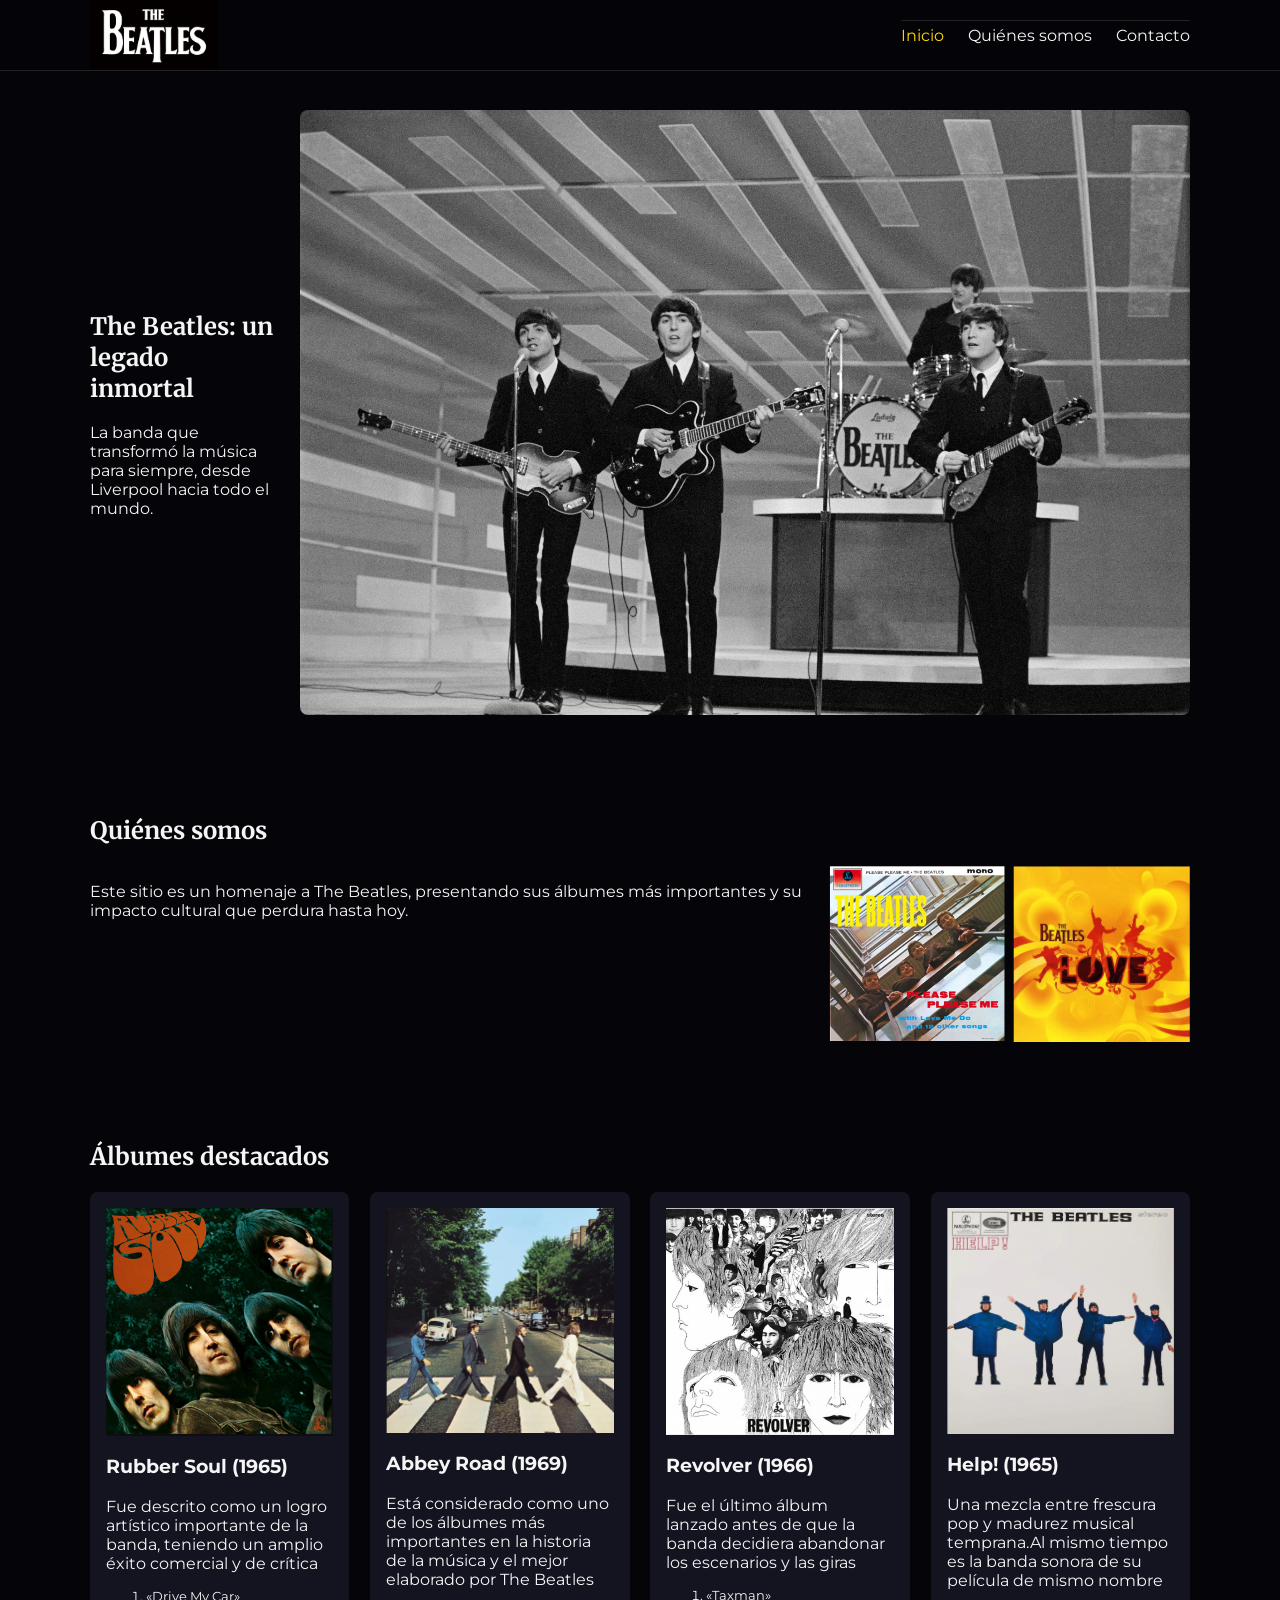
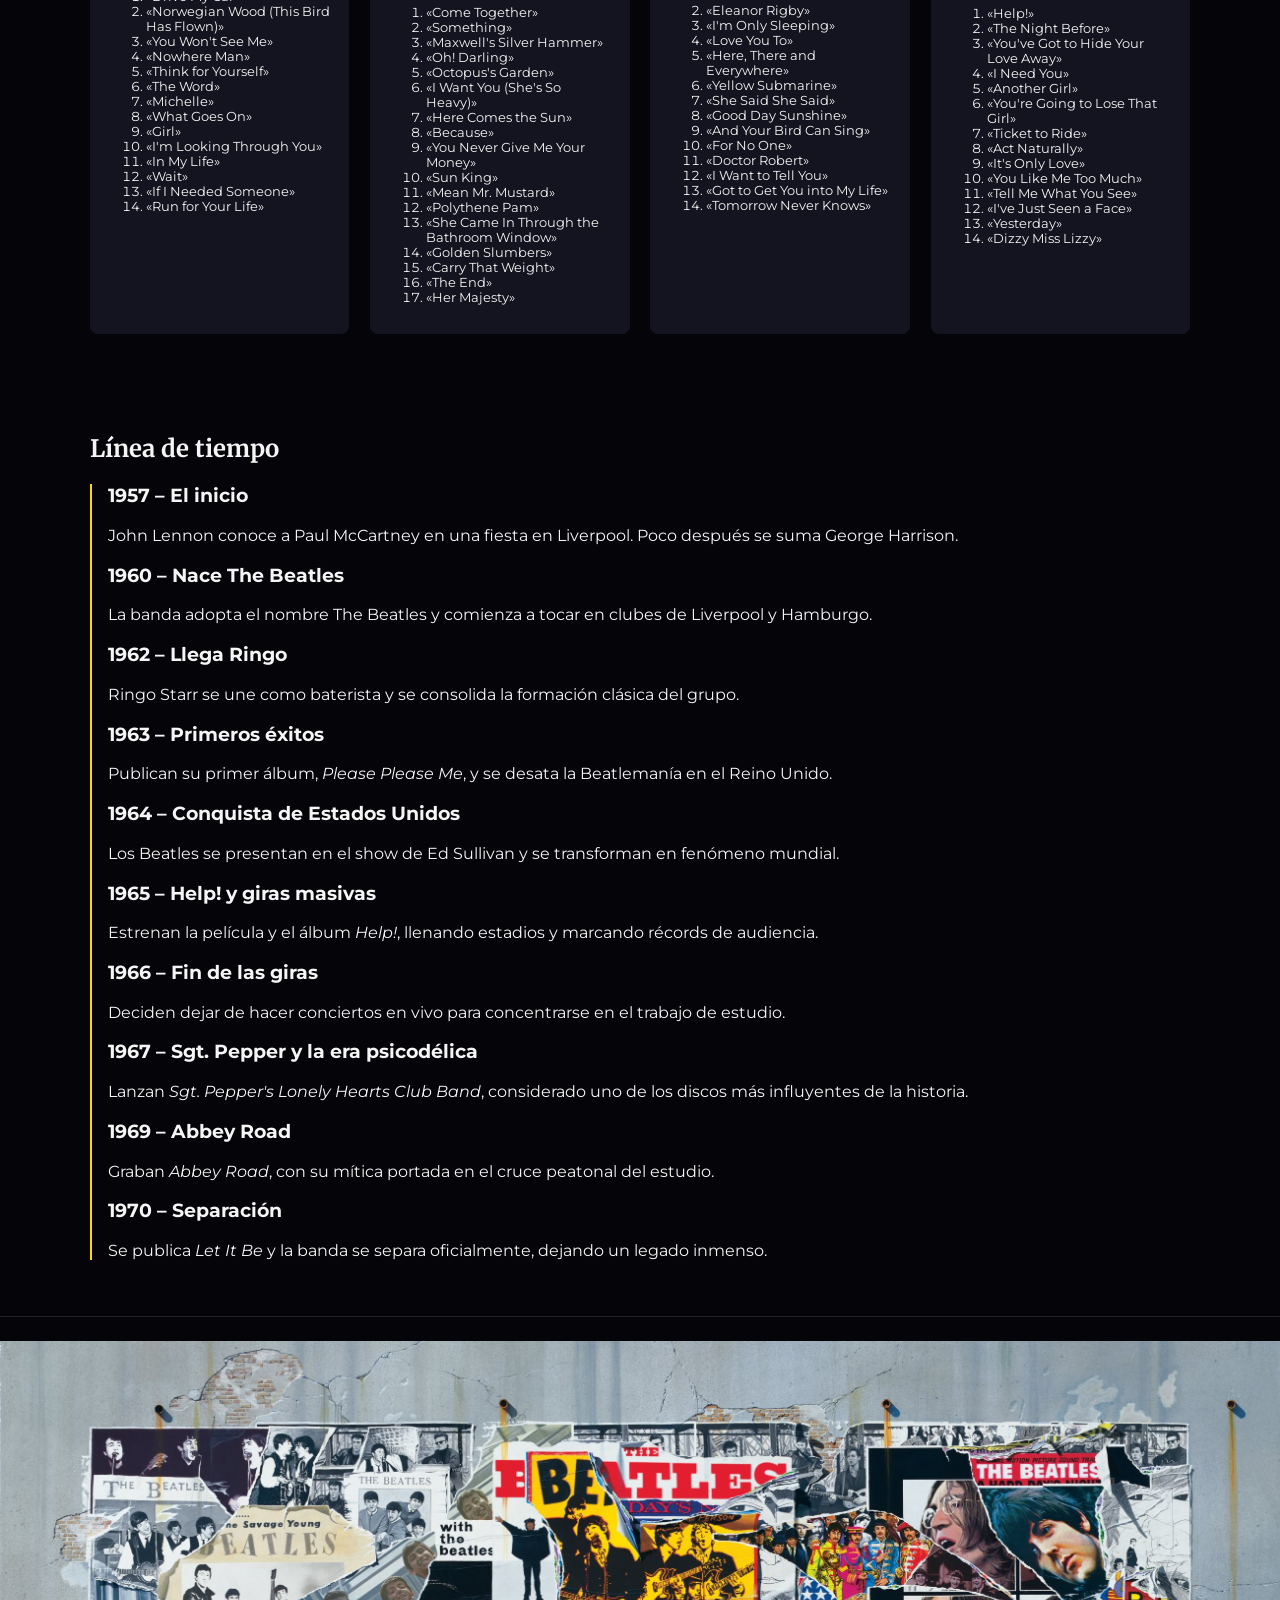
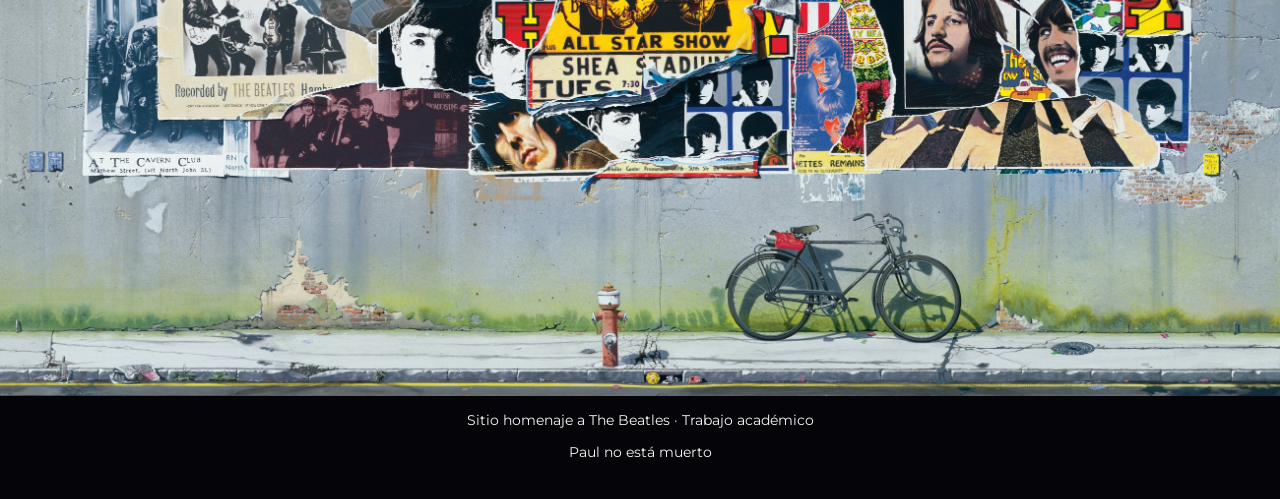
==== index.html @ ffb4d052 "2da subida 1234" ====
<!DOCTYPE html>
<html lang="es">
<head>
  <meta charset="UTF-8">
  <title>The Beatles | Inicio</title>
  <meta name="viewport" content="width=device-width, initial-scale=1.0">

  <!-- Fuentes -->
  <link rel="preconnect" href="https://fonts.googleapis.com">
  <link rel="preconnect" href="https://fonts.gstatic.com" crossorigin>
  <link href="https://fonts.googleapis.com/css2?family=Montserrat:wght@400;700&family=Merriweather:wght@400;700&display=swap" rel="stylesheet">

  <link rel="stylesheet" href="style.css">
</head>
<body>

  <!-- CABECERA -->
  <header class="header">
    <div class="container header-inner">
      <a href="index.html" class="logo">
        <img src="./imagenes/logo-beatles.jpg" alt="The Beatles">
      </a>

      <input type="checkbox" id="nav-toggle" class="nav-toggle">
      <label for="nav-toggle" class="nav-toggle-label">☰</label>

      <nav class="nav">
        <a href="index.html" class="active">Inicio</a>
        <a href="quienes-somos.html">Quiénes somos</a>
        <a href="contacto.html">Contacto</a>
      </nav>
    </div>
  </header>

  <main>

    <!-- PRESENTACIÓN PRINCIPAL (ANTES HERO, AHORA CELU) -->
    <section class="section celu">
      <div class="container celu-content">
        <div class="celu-text">
          <h1>The Beatles: un legado inmortal</h1>
          <p class="celu-subtitle">
            La banda que transformó la música para siempre, desde Liverpool hacia todo el mundo.
          </p>
        </div>

        <div class="celu-image">
          <img src="./imagenes/The_Beatles_Ed_Sullivan_Show.jpg" alt="The Beatles">
        </div>
      </div>
    </section>

    <!-- QUIÉNES SOMOS (RESUMEN) -->
    <section class="section">
      <div class="container">
        <h2>Quiénes somos</h2>
        <div class="about-grid">
          <div class="about-text">
            <p>
              Este sitio es un homenaje a The Beatles, presentando sus álbumes más importantes
              y su impacto cultural que perdura hasta hoy.
            </p>
          </div>

          <div class="about-images">
            <img src="./imagenes/please please.png" alt="please please me">
            <img src="./imagenes/Love.png" alt="Love">
          </div>
        </div>
      </div>
    </section>

    <!-- PROYECTOS (DISCOS) -->
    <section class="section">
      <div class="container">
        <h2>Álbumes destacados</h2>

        <div class="projects-grid">

          <article class="project-card">
            <img src="./imagenes/Rubber_soul.PNG" alt="Rubber_soul">
            <h3>Rubber Soul (1965)</h3>
            <p>Fue descrito como un logro artístico importante de la banda, teniendo un amplio éxito comercial y de crítica</p>
            <ol>
                <li>«Drive My Car»</li>
                <li>«Norwegian Wood (This Bird Has Flown)»</li>
                <li>«You Won't See Me»</li>
                <li>«Nowhere Man»</li>
                <li>«Think for Yourself»</li>
                <li>«The Word»</li>
                <li>«Michelle»</li>
                <li>«What Goes On»</li>
                <li>«Girl»</li>
                <li>«I'm Looking Through You»</li>
                <li>«In My Life»</li>
                <li>«Wait»</li>
                <li>«If I Needed Someone»</li>
                <li>«Run for Your Life»</li>
            </ol>
          </article>

          <article class="project-card">
            <img src="./imagenes/discoAbbeyroad.png" alt="Abbey Road">
            <h3>Abbey Road (1969)</h3>
            <p>Está considerado como uno de los álbumes más importantes en la historia de la música y el mejor elaborado por The Beatles</p>
            <ol>
                <li>«Come Together»</li>
                <li>«Something»</li>
                <li>«Maxwell's Silver Hammer»</li>
                <li>«Oh! Darling»</li>
                <li>«Octopus's Garden»</li>
                <li>«I Want You (She's So Heavy)»</li>
                <li>«Here Comes the Sun»</li>
                <li>«Because»</li>
                <li>«You Never Give Me Your Money»</li>
                <li>«Sun King»</li>
                <li>«Mean Mr. Mustard»</li>
                <li>«Polythene Pam»</li>
                <li>«She Came In Through the Bathroom Window»</li>
                <li>«Golden Slumbers»</li>
                <li>«Carry That Weight»</li>
                <li>«The End»</li>
                <li>«Her Majesty»</li>
            </ol>
          </article>

          <article class="project-card">
            <img src="./imagenes/discoRevolver.png" alt="Revolver">
            <h3>Revolver (1966)</h3>
            <p>Fue el último álbum lanzado antes de que la banda decidiera abandonar los escenarios y las giras</p>
            <ol>
              <li>«Taxman»</li>
              <li>«Eleanor Rigby»</li>
              <li>«I'm Only Sleeping»</li>
              <li>«Love You To»</li>
              <li>«Here, There and Everywhere»</li>
              <li>«Yellow Submarine»</li>
              <li>«She Said She Said»</li>
              <li>«Good Day Sunshine»</li>
              <li>«And Your Bird Can Sing»</li>
              <li>«For No One»</li>
              <li>«Doctor Robert»</li>
              <li>«I Want to Tell You»</li>
              <li>«Got to Get You into My Life»</li>
              <li>«Tomorrow Never Knows»</li>
          </ol>
          </article>

          <article class="project-card">
            <img src="./imagenes/discoHelp.png" alt="Help!">
            <h3>Help! (1965)</h3>
            <p>Una mezcla entre frescura pop y madurez musical temprana.Al mismo tiempo es la banda sonora de su película de mismo nombre</p>
            <ol>
                <li>«Help!»</li>
                <li>«The Night Before»</li>
                <li>«You've Got to Hide Your Love Away»</li>
                <li>«I Need You»</li>
                <li>«Another Girl»</li>
                <li>«You're Going to Lose That Girl»</li>
                <li>«Ticket to Ride»</li>
                <li>«Act Naturally»</li>
                <li>«It's Only Love»</li>
                <li>«You Like Me Too Much»</li>
                <li>«Tell Me What You See»</li>
                <li>«I've Just Seen a Face»</li>
                <li>«Yesterday»</li>
                <li>«Dizzy Miss Lizzy»</li>
            </ol>
          </article>

        </div>
      </div>
    </section>

    <!-- SECCIÓN ADICIONAL: LÍNEA DE TIEMPO -->
    <section class="section section-extra">
      <div class="container">
        <h2>Línea de tiempo</h2>
        <ul class="timeline">
          <li>
            <h3>1957 – El inicio</h3>
            <p>John Lennon conoce a Paul McCartney en una fiesta en Liverpool. Poco después se suma George Harrison.</p>
          </li>

          <li>
            <h3>1960 – Nace The Beatles</h3>
            <p>La banda adopta el nombre The Beatles y comienza a tocar en clubes de Liverpool y Hamburgo.</p>
          </li>

          <li>
            <h3>1962 – Llega Ringo</h3>
            <p>Ringo Starr se une como baterista y se consolida la formación clásica del grupo.</p>
          </li>

          <li>
            <h3>1963 – Primeros éxitos</h3>
            <p>Publican su primer álbum, <em>Please Please Me</em>, y se desata la Beatlemanía en el Reino Unido.</p>
          </li>

          <li>
            <h3>1964 – Conquista de Estados Unidos</h3>
            <p>Los Beatles se presentan en el show de Ed Sullivan y se transforman en fenómeno mundial.</p>
          </li>

          <li>
            <h3>1965 – Help! y giras masivas</h3>
            <p>Estrenan la película y el álbum <em>Help!</em>, llenando estadios y marcando récords de audiencia.</p>
          </li>

          <li>
            <h3>1966 – Fin de las giras</h3>
            <p>Deciden dejar de hacer conciertos en vivo para concentrarse en el trabajo de estudio.</p>
          </li>

          <li>
            <h3>1967 – Sgt. Pepper y la era psicodélica</h3>
            <p>Lanzan <em>Sgt. Pepper's Lonely Hearts Club Band</em>, considerado uno de los discos más influyentes de la historia.</p>
          </li>

          <li>
            <h3>1969 – Abbey Road</h3>
            <p>Graban <em>Abbey Road</em>, con su mítica portada en el cruce peatonal del estudio.</p>
          </li>

          <li>
            <h3>1970 – Separación</h3>
            <p>Se publica <em>Let It Be</em> y la banda se separa oficialmente, dejando un legado inmenso.</p>
          </li>
        </ul>
      </div>
    </section>

  </main>

  <!-- FOOTER -->
  <footer class="footer">
    <img src="./imagenes/footer.jpg" alt="mural beatles">
    <div class="container">
      <p>Sitio homenaje a The Beatles · Trabajo académico</p>
      <p>Paul no está muerto</p>
    </div>
  </footer>

</body>
</html>
---- style.css ----
/* General */
body {
  margin: 0;
  background: #050509;
  color: #f5f5f5;
  font-family: "Montserrat", sans-serif;
  padding-top: 60px; /* espacio por header fijo */
}

img {
  display: block;
  max-width: 100%;
}

.container {
  width: 90%;
  max-width: 1100px;
  margin: auto;
}

a {
  color: inherit;
  text-decoration: none;
}

/* Header */
.header {
  background: rgba(5,5,9,0.75);
  position: fixed;
  top: 0; left: 0; right: 0;
  border-bottom: 1px solid #222;
  z-index: 1000;
  backdrop-filter:blur(10px);
}

.header-inner {
  display: flex;
  justify-content: space-between;
  align-items: center;
  height: 60px;
}

.logo img {
  height: 70px;
}

/* Mobile menu */
.nav {
  display: none;
  flex-direction: column;
  background: #050509;
  padding: 1rem;
  position: absolute;
  top: 60px;        /* o el alto de tu header */
  right: 0;
  border-top: 1px solid #222;  /* opcional: para separar visualmente */
  z-index: 999;
}

.nav a {
  margin: 0.3rem 0;
}

.nav a.active { color: #ffd700; }

.nav-toggle {
  display: none;
}

.nav-toggle-label {
  font-size: 1.6rem;
  cursor: pointer;
}

.nav-toggle:checked + .nav-toggle-label + .nav {
  display: flex;
}

/* Sections */
.section {
  padding: 2.5rem 0;
}

.section h1,
.section h2 {
  font-family: "Merriweather", serif;
}

/* CELU (Hero) */
.celu-content {
  display: flex;
  flex-direction: column;
  gap: 1.5rem;
}

.celu-image img {
  border-radius: 8px;
}

/* About (grid) */
.about-grid {
  display: grid;
  grid-template-columns: 1fr;
  gap: 1rem;
}

.about-images {
  display: grid;
  grid-template-columns: 1fr 1fr;
  gap: 0.5rem;
}

/* Projects */
.projects-grid {
  display: grid;
  grid-template-columns: 1fr;
  gap: 1.3rem;
}

.project-card {
  background: #141420;
  padding: 1rem;
  border-radius: 8px;
}

/* Sección extra */
.timeline {
  list-style: none;
  padding-left: 1rem;
  border-left: 2px solid #ffd700;
}

.timeline li {
  margin-bottom: 1rem;
  position: relative;
}

/* Contacto */
.contact-form {
  max-width: 600px;
}

.form-group {
  margin-bottom: 1rem;
}

input, textarea {
  width: 100%;
  background: #12121c;
  border: 1px solid #333;
  border-radius: 6px;
  padding: 0.6rem;
  color: #fff;
}

.btn {
  padding: 0.7rem 1.5rem;
  background: #ffd700;
  border: none;
  color: #000;
  font-weight: bold;
  border-radius: 6px;
  cursor: pointer;
}

/* Footer */
.footer {
  text-align: center;
  padding: 1.5rem 0;
  border-top: 1px solid #222;
  font-size: 0.9rem;
}
ol {
  font-size:0.8rem;
   
}

/* Desktop */
@media (min-width: 768px) {

  body {
    padding-top: 70px;
  }

  .header-inner {
    height: 70px;
  }

  .nav-toggle-label {
    display: none;
  }

  .nav {
    position: static;
    display: flex;
    flex-direction: row;
    background: none;
    gap: 1.5rem;
    padding: 0;
  }

  .celu-content {
    flex-direction: row;
    align-items: center;
  }

  .about-grid {
    grid-template-columns: 2fr 1fr;
  }

  .projects-grid {
    grid-template-columns: repeat(4, 1fr);
  }
}
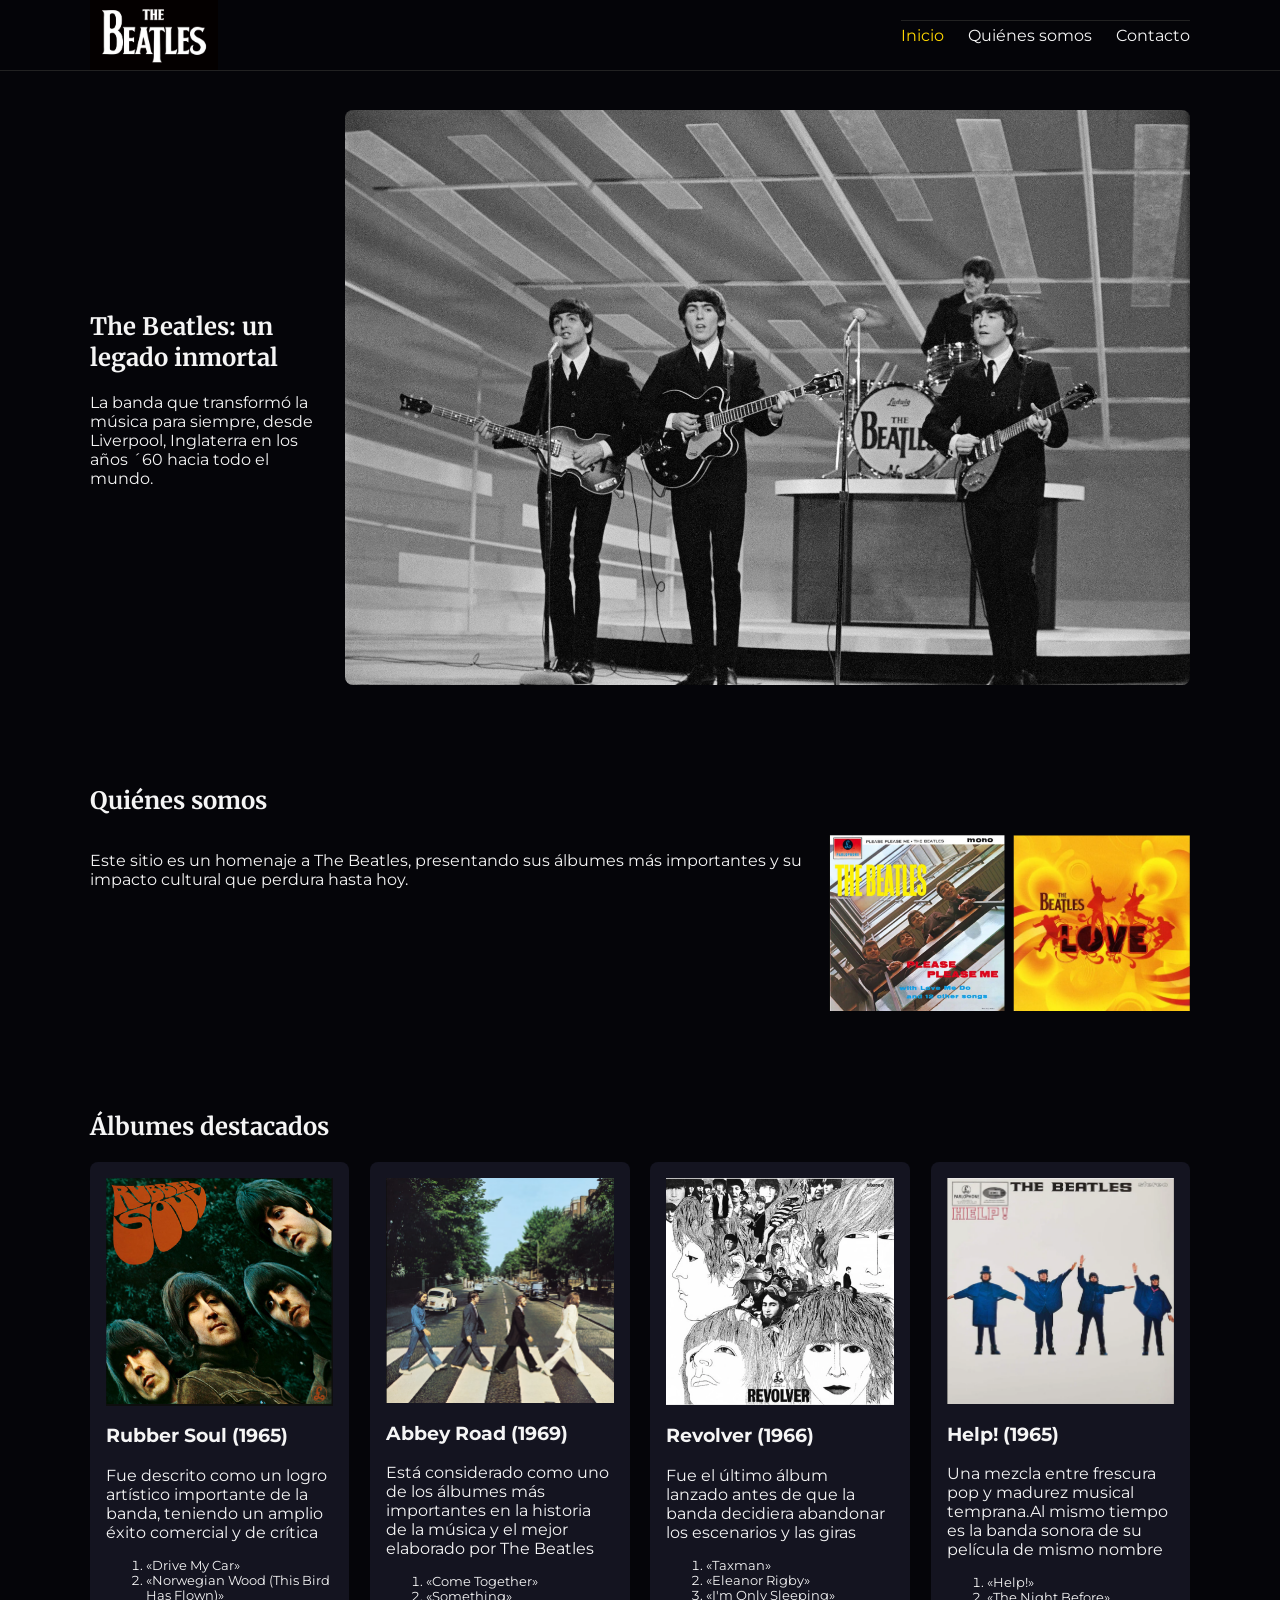
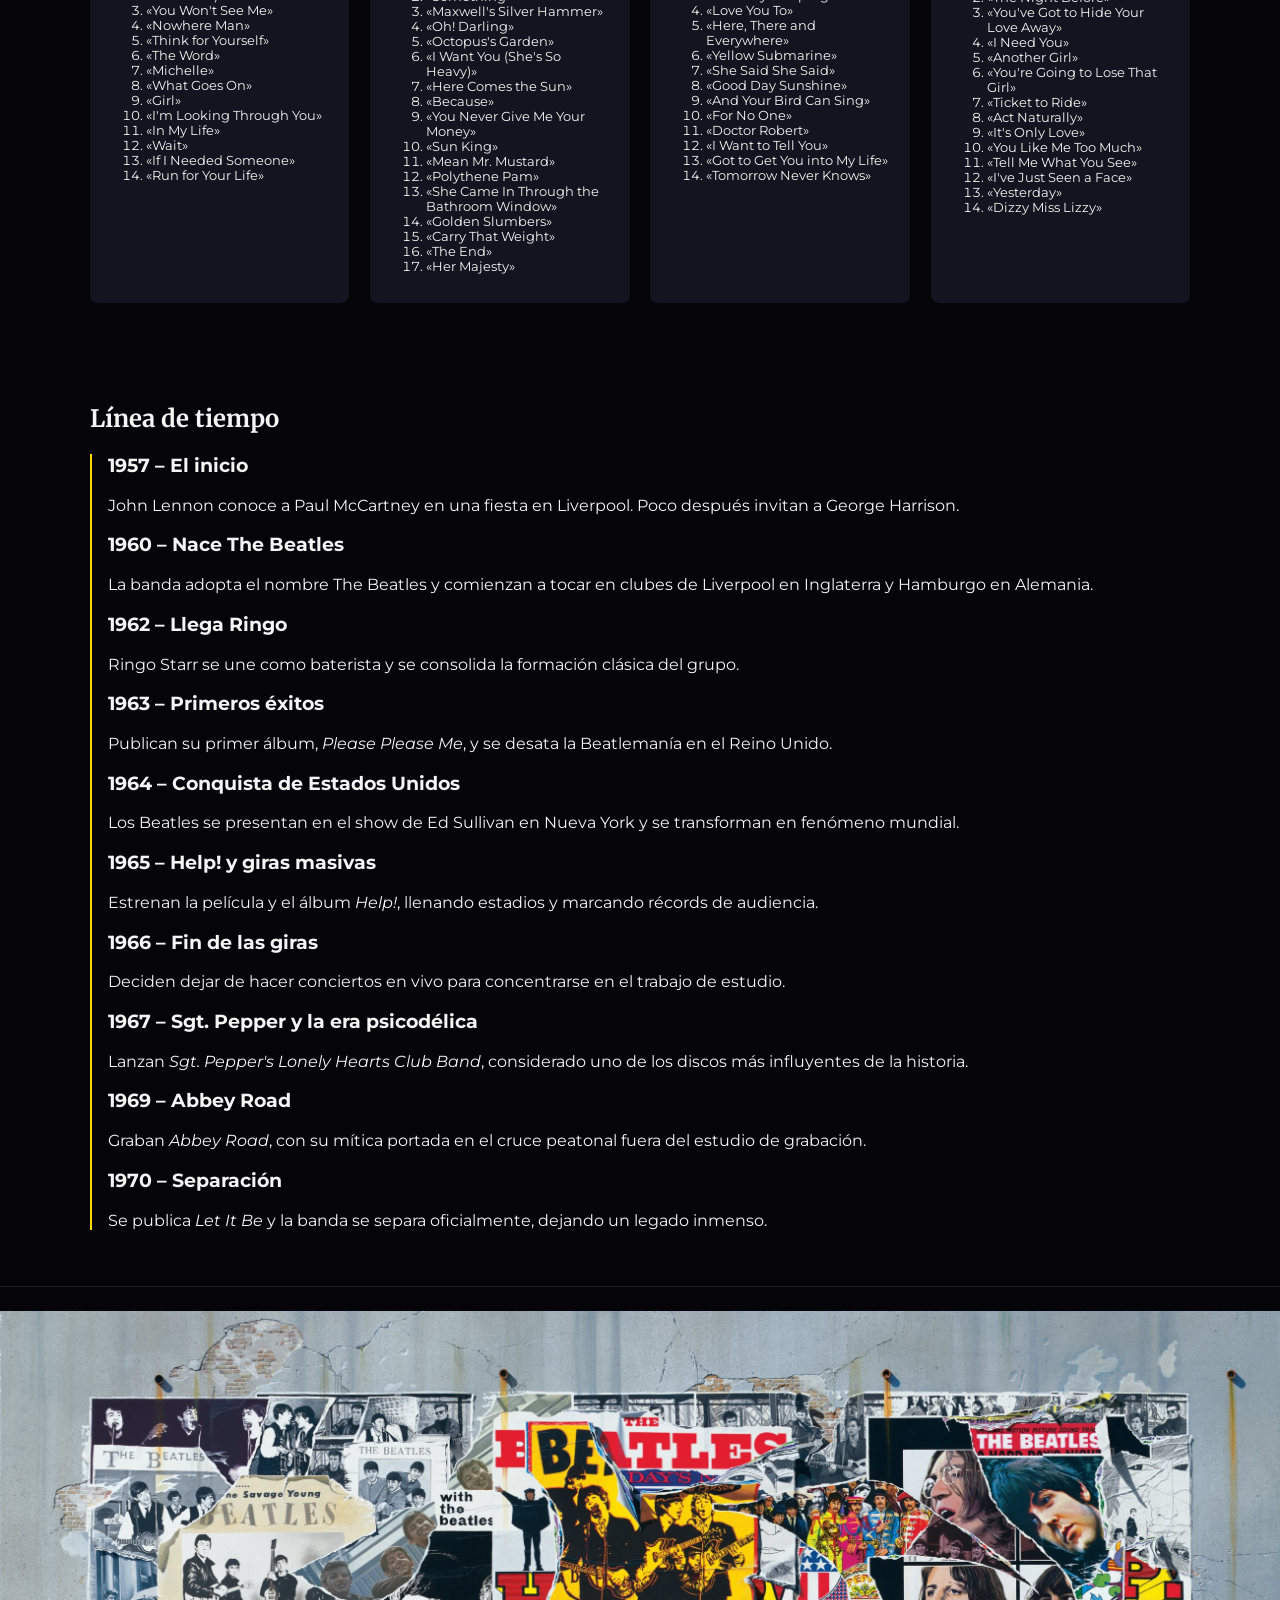
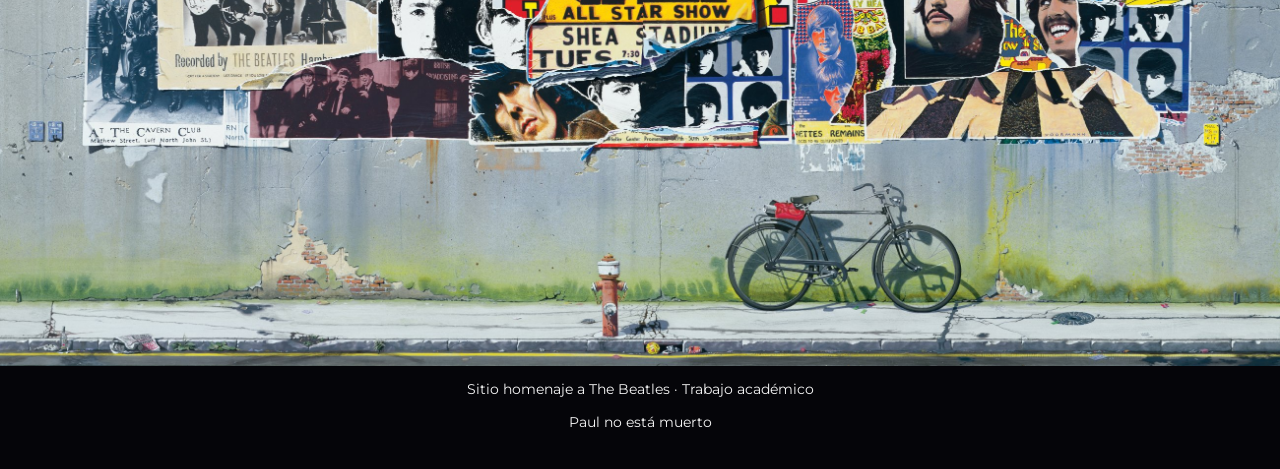
==== commit c3a6cfef: "Revise index.html with content updates and alt text Updated content and improved alt text for images" ====
--- a/index.html
+++ b/index.html
@@ -5,7 +5,7 @@
   <title>The Beatles | Inicio</title>
   <meta name="viewport" content="width=device-width, initial-scale=1.0">
 
-  <!-- Fuentes -->
+  
   <link rel="preconnect" href="https://fonts.googleapis.com">
   <link rel="preconnect" href="https://fonts.gstatic.com" crossorigin>
   <link href="https://fonts.googleapis.com/css2?family=Montserrat:wght@400;700&family=Merriweather:wght@400;700&display=swap" rel="stylesheet">
@@ -14,11 +14,11 @@
 </head>
 <body>
 
-  <!-- CABECERA -->
+  
   <header class="header">
     <div class="container header-inner">
       <a href="index.html" class="logo">
-        <img src="./imagenes/logo-beatles.jpg" alt="The Beatles">
+        <img src="./imagenes/logo-beatles.jpg" alt="Logo oficial The Beatles">
       </a>
 
       <input type="checkbox" id="nav-toggle" class="nav-toggle">
@@ -34,23 +34,23 @@
 
   <main>
 
-    <!-- PRESENTACIÓN PRINCIPAL (ANTES HERO, AHORA CELU) -->
+    
     <section class="section celu">
       <div class="container celu-content">
         <div class="celu-text">
           <h1>The Beatles: un legado inmortal</h1>
           <p class="celu-subtitle">
-            La banda que transformó la música para siempre, desde Liverpool hacia todo el mundo.
+            La banda que transformó la música para siempre, desde Liverpool, Inglaterra en los años ´60 hacia todo el mundo.
           </p>
         </div>
 
         <div class="celu-image">
-          <img src="./imagenes/The_Beatles_Ed_Sullivan_Show.jpg" alt="The Beatles">
-        </div>
-      </div>
-    </section>
-
-    <!-- QUIÉNES SOMOS (RESUMEN) -->
+          <img src="./imagenes/The_Beatles_Ed_Sullivan_Show.jpg" alt="The Beatles en Ed Sullivan Show 1964">
+        </div>
+      </div>
+    </section>
+
+    
     <section class="section">
       <div class="container">
         <h2>Quiénes somos</h2>
@@ -63,14 +63,14 @@
           </div>
 
           <div class="about-images">
-            <img src="./imagenes/please please.png" alt="please please me">
-            <img src="./imagenes/Love.png" alt="Love">
+            <img src="./imagenes/please please.png" alt="portada disco please please me">
+            <img src="./imagenes/Love.png" alt="portada disco Love">
           </div>
         </div>
       </div>
     </section>
 
-    <!-- PROYECTOS (DISCOS) -->
+    
     <section class="section">
       <div class="container">
         <h2>Álbumes destacados</h2>
@@ -78,7 +78,7 @@
         <div class="projects-grid">
 
           <article class="project-card">
-            <img src="./imagenes/Rubber_soul.PNG" alt="Rubber_soul">
+            <img src="./imagenes/Rubber_soul.PNG" alt="Portada Disco Rubber_soul">
             <h3>Rubber Soul (1965)</h3>
             <p>Fue descrito como un logro artístico importante de la banda, teniendo un amplio éxito comercial y de crítica</p>
             <ol>
@@ -100,7 +100,7 @@
           </article>
 
           <article class="project-card">
-            <img src="./imagenes/discoAbbeyroad.png" alt="Abbey Road">
+            <img src="./imagenes/discoAbbeyroad.png" alt="Portada Disco Abbey Road">
             <h3>Abbey Road (1969)</h3>
             <p>Está considerado como uno de los álbumes más importantes en la historia de la música y el mejor elaborado por The Beatles</p>
             <ol>
@@ -125,7 +125,7 @@
           </article>
 
           <article class="project-card">
-            <img src="./imagenes/discoRevolver.png" alt="Revolver">
+            <img src="./imagenes/discoRevolver.png" alt="Portada Disco Revolver">
             <h3>Revolver (1966)</h3>
             <p>Fue el último álbum lanzado antes de que la banda decidiera abandonar los escenarios y las giras</p>
             <ol>
@@ -147,7 +147,7 @@
           </article>
 
           <article class="project-card">
-            <img src="./imagenes/discoHelp.png" alt="Help!">
+            <img src="./imagenes/discoHelp.png" alt="Portada Disco Help!">
             <h3>Help! (1965)</h3>
             <p>Una mezcla entre frescura pop y madurez musical temprana.Al mismo tiempo es la banda sonora de su película de mismo nombre</p>
             <ol>
@@ -172,19 +172,19 @@
       </div>
     </section>
 
-    <!-- SECCIÓN ADICIONAL: LÍNEA DE TIEMPO -->
+    
     <section class="section section-extra">
       <div class="container">
         <h2>Línea de tiempo</h2>
         <ul class="timeline">
           <li>
             <h3>1957 – El inicio</h3>
-            <p>John Lennon conoce a Paul McCartney en una fiesta en Liverpool. Poco después se suma George Harrison.</p>
+            <p>John Lennon conoce a Paul McCartney en una fiesta en Liverpool. Poco después invitan a George Harrison.</p>
           </li>
 
           <li>
             <h3>1960 – Nace The Beatles</h3>
-            <p>La banda adopta el nombre The Beatles y comienza a tocar en clubes de Liverpool y Hamburgo.</p>
+            <p>La banda adopta el nombre The Beatles y comienzan a tocar en clubes de Liverpool en Inglaterra y Hamburgo en Alemania.</p>
           </li>
 
           <li>
@@ -199,7 +199,7 @@
 
           <li>
             <h3>1964 – Conquista de Estados Unidos</h3>
-            <p>Los Beatles se presentan en el show de Ed Sullivan y se transforman en fenómeno mundial.</p>
+            <p>Los Beatles se presentan en el show de Ed Sullivan en Nueva York y se transforman en fenómeno mundial.</p>
           </li>
 
           <li>
@@ -219,7 +219,7 @@
 
           <li>
             <h3>1969 – Abbey Road</h3>
-            <p>Graban <em>Abbey Road</em>, con su mítica portada en el cruce peatonal del estudio.</p>
+            <p>Graban <em>Abbey Road</em>, con su mítica portada en el cruce peatonal fuera del estudio de grabación.</p>
           </li>
 
           <li>
@@ -232,9 +232,9 @@
 
   </main>
 
-  <!-- FOOTER -->
+  
   <footer class="footer">
-    <img src="./imagenes/footer.jpg" alt="mural beatles">
+    <img src="./imagenes/footer.jpg" alt="Mural Antología Beatles">
     <div class="container">
       <p>Sitio homenaje a The Beatles · Trabajo académico</p>
       <p>Paul no está muerto</p>
@@ -249,3 +249,5 @@
 
 
 
+
+
